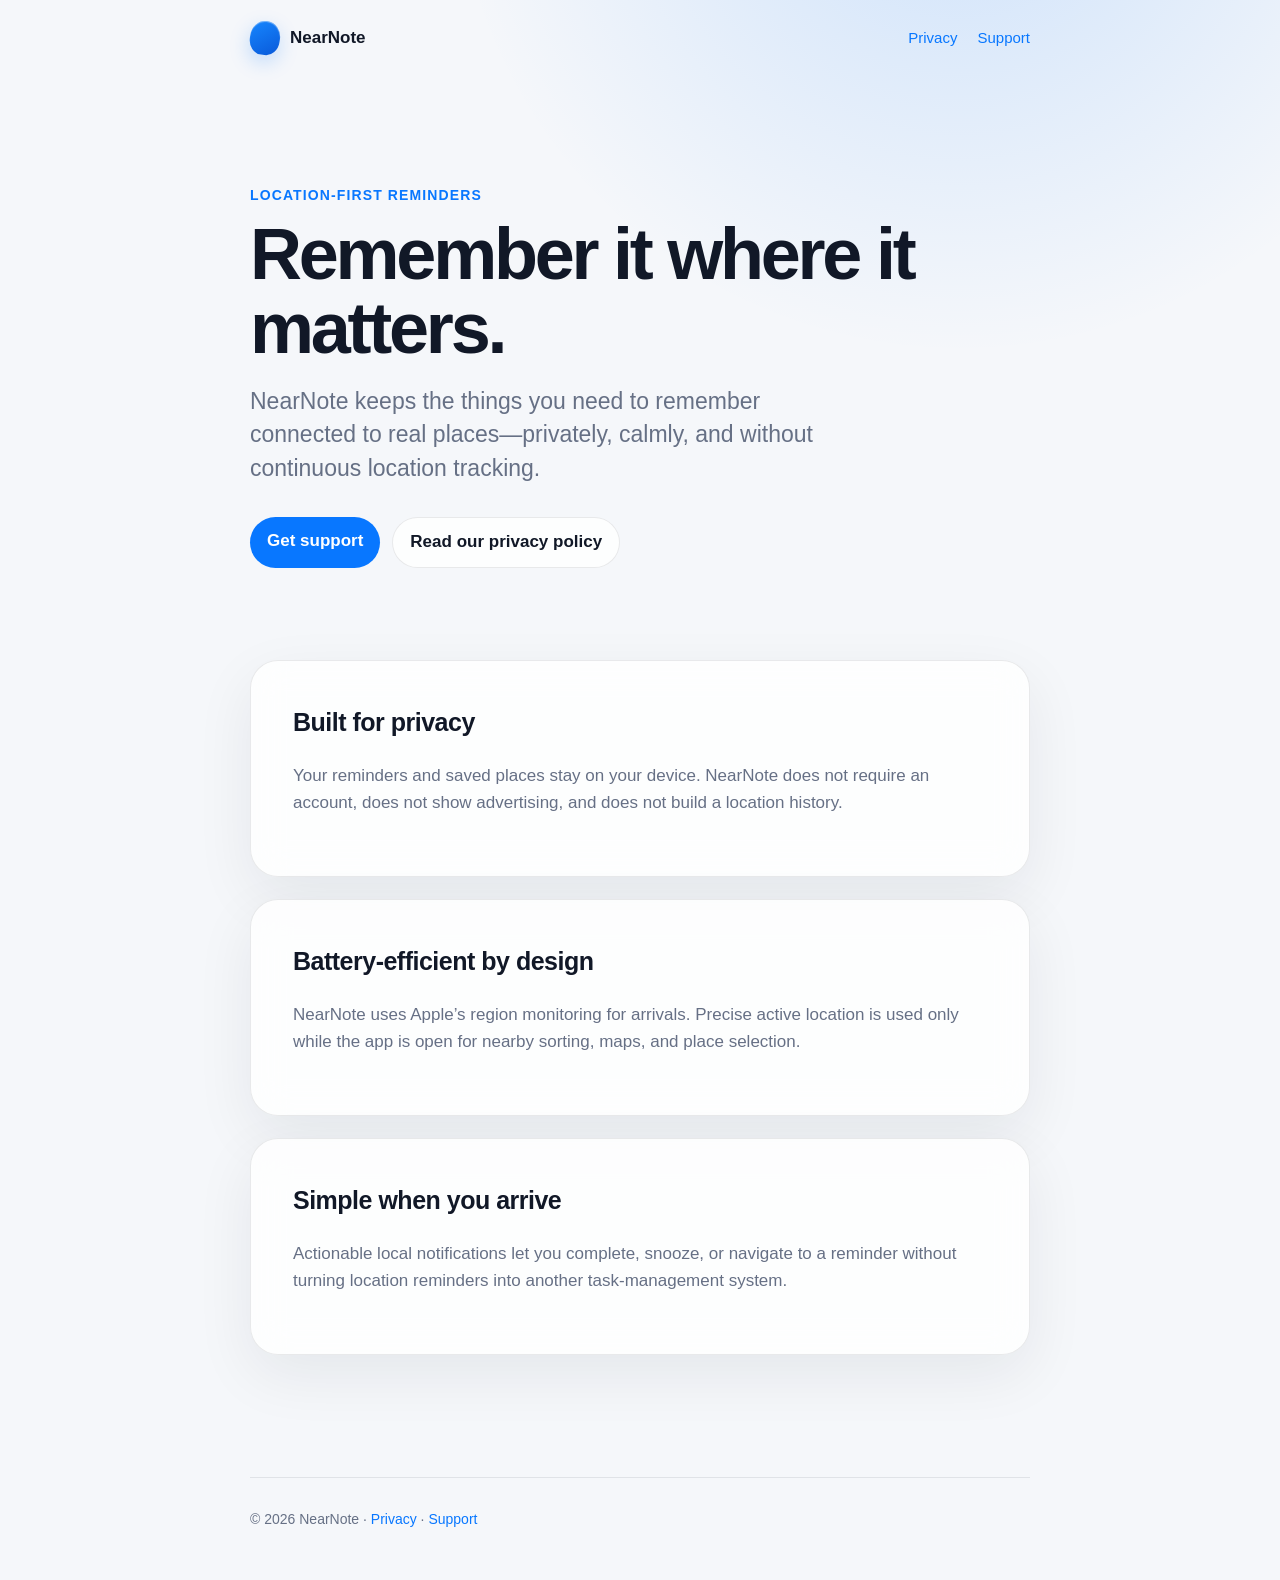
==== site/index.html @ f6806d6b "Prepare NearNote for App Store release" ====
<!doctype html>
<html lang="en">
<head>
  <meta charset="utf-8">
  <meta name="viewport" content="width=device-width, initial-scale=1">
  <meta name="description" content="NearNote is a private, location-first reminder app for iPhone.">
  <title>NearNote — Remember it where it matters</title>
  <link rel="stylesheet" href="styles.css">
</head>
<body>
  <div class="shell">
    <nav aria-label="Main navigation">
      <a class="brand" href="./"><span class="mark" aria-hidden="true"></span>NearNote</a>
      <div class="nav-links"><a href="privacy/">Privacy</a><a href="support/">Support</a></div>
    </nav>
    <main>
      <section class="hero">
        <div class="eyebrow">Location-first reminders</div>
        <h1>Remember it where it matters.</h1>
        <p class="lede">NearNote keeps the things you need to remember connected to real places—privately, calmly, and without continuous location tracking.</p>
        <div class="actions">
          <a class="button primary" href="support/">Get support</a>
          <a class="button secondary" href="privacy/">Read our privacy policy</a>
        </div>
      </section>
      <section class="card">
        <h2>Built for privacy</h2>
        <p>Your reminders and saved places stay on your device. NearNote does not require an account, does not show advertising, and does not build a location history.</p>
      </section>
      <section class="card">
        <h2>Battery-efficient by design</h2>
        <p>NearNote uses Apple’s region monitoring for arrivals. Precise active location is used only while the app is open for nearby sorting, maps, and place selection.</p>
      </section>
      <section class="card">
        <h2>Simple when you arrive</h2>
        <p>Actionable local notifications let you complete, snooze, or navigate to a reminder without turning location reminders into another task-management system.</p>
      </section>
    </main>
    <footer>© 2026 NearNote · <a href="privacy/">Privacy</a> · <a href="support/">Support</a></footer>
  </div>
</body>
</html>
---- site/styles.css ----
:root {
  color-scheme: light dark;
  --background: #f5f7fa;
  --surface: rgba(255, 255, 255, 0.82);
  --text: #111827;
  --secondary: #667085;
  --line: rgba(17, 24, 39, 0.09);
  --blue: #0877ff;
  --navy: #0a1830;
  font-family: -apple-system, BlinkMacSystemFont, "SF Pro Display", "Segoe UI", sans-serif;
}

* { box-sizing: border-box; }

body {
  margin: 0;
  color: var(--text);
  background:
    radial-gradient(circle at 75% -10%, rgba(8, 119, 255, 0.17), transparent 32rem),
    var(--background);
  font-size: 17px;
  line-height: 1.58;
  -webkit-font-smoothing: antialiased;
}

a { color: var(--blue); text-decoration: none; }
a:hover { text-decoration: underline; }

.shell { width: min(780px, calc(100% - 40px)); margin: 0 auto; }

nav {
  display: flex;
  align-items: center;
  justify-content: space-between;
  min-height: 76px;
}

.brand { display: inline-flex; align-items: center; gap: 10px; color: var(--text); font-weight: 700; }
.brand:hover { text-decoration: none; }
.mark {
  width: 30px;
  height: 34px;
  border-radius: 48% 48% 44% 44%;
  background: linear-gradient(145deg, #1787ff, #0959d9);
  box-shadow: inset 0 1px 1px rgba(255,255,255,.45), 0 7px 20px rgba(8,119,255,.22);
  transform: rotate(8deg);
}

.nav-links { display: flex; gap: 20px; font-size: 15px; }

main { padding: 80px 0 100px; }
.hero { padding: 28px 0 70px; }
.eyebrow { color: var(--blue); font-size: 14px; font-weight: 700; letter-spacing: .08em; text-transform: uppercase; }
h1 { max-width: 690px; margin: 12px 0 20px; font-size: clamp(44px, 9vw, 72px); line-height: 1.02; letter-spacing: -.045em; }
.lede { max-width: 620px; margin: 0; color: var(--secondary); font-size: clamp(19px, 3vw, 23px); line-height: 1.45; }

.actions { display: flex; flex-wrap: wrap; gap: 12px; margin-top: 32px; }
.button { display: inline-flex; padding: 11px 17px; border-radius: 999px; font-weight: 650; }
.button.primary { color: white; background: var(--blue); }
.button.secondary { color: var(--text); background: var(--surface); border: 1px solid var(--line); }
.button:hover { text-decoration: none; transform: translateY(-1px); }

.card {
  margin: 22px 0;
  padding: clamp(24px, 5vw, 42px);
  border: 1px solid var(--line);
  border-radius: 28px;
  background: var(--surface);
  box-shadow: 0 20px 60px rgba(10, 24, 48, 0.07);
  backdrop-filter: blur(18px);
}

.card h2 { margin-top: 0; font-size: 25px; letter-spacing: -.02em; }
h2 { margin-top: 48px; font-size: 28px; letter-spacing: -.025em; }
h3 { margin-top: 30px; font-size: 20px; }
p, li { color: var(--secondary); }
strong { color: var(--text); }
ul { padding-left: 22px; }

.document h1 { font-size: clamp(40px, 7vw, 58px); }
.document .updated { margin-bottom: 42px; color: var(--secondary); }

footer { padding: 30px 0 50px; border-top: 1px solid var(--line); color: var(--secondary); font-size: 14px; }

@media (prefers-color-scheme: dark) {
  :root { --background: #07101f; --surface: rgba(17, 29, 49, .82); --text: #f6f8fb; --secondary: #a6b0c1; --line: rgba(255,255,255,.09); }
  body { background: radial-gradient(circle at 75% -10%, rgba(8,119,255,.2), transparent 32rem), var(--background); }
}

@media (max-width: 520px) {
  .shell { width: min(100% - 28px, 780px); }
  nav { min-height: 64px; }
  .nav-links { gap: 12px; font-size: 14px; }
  main { padding-top: 48px; }
}
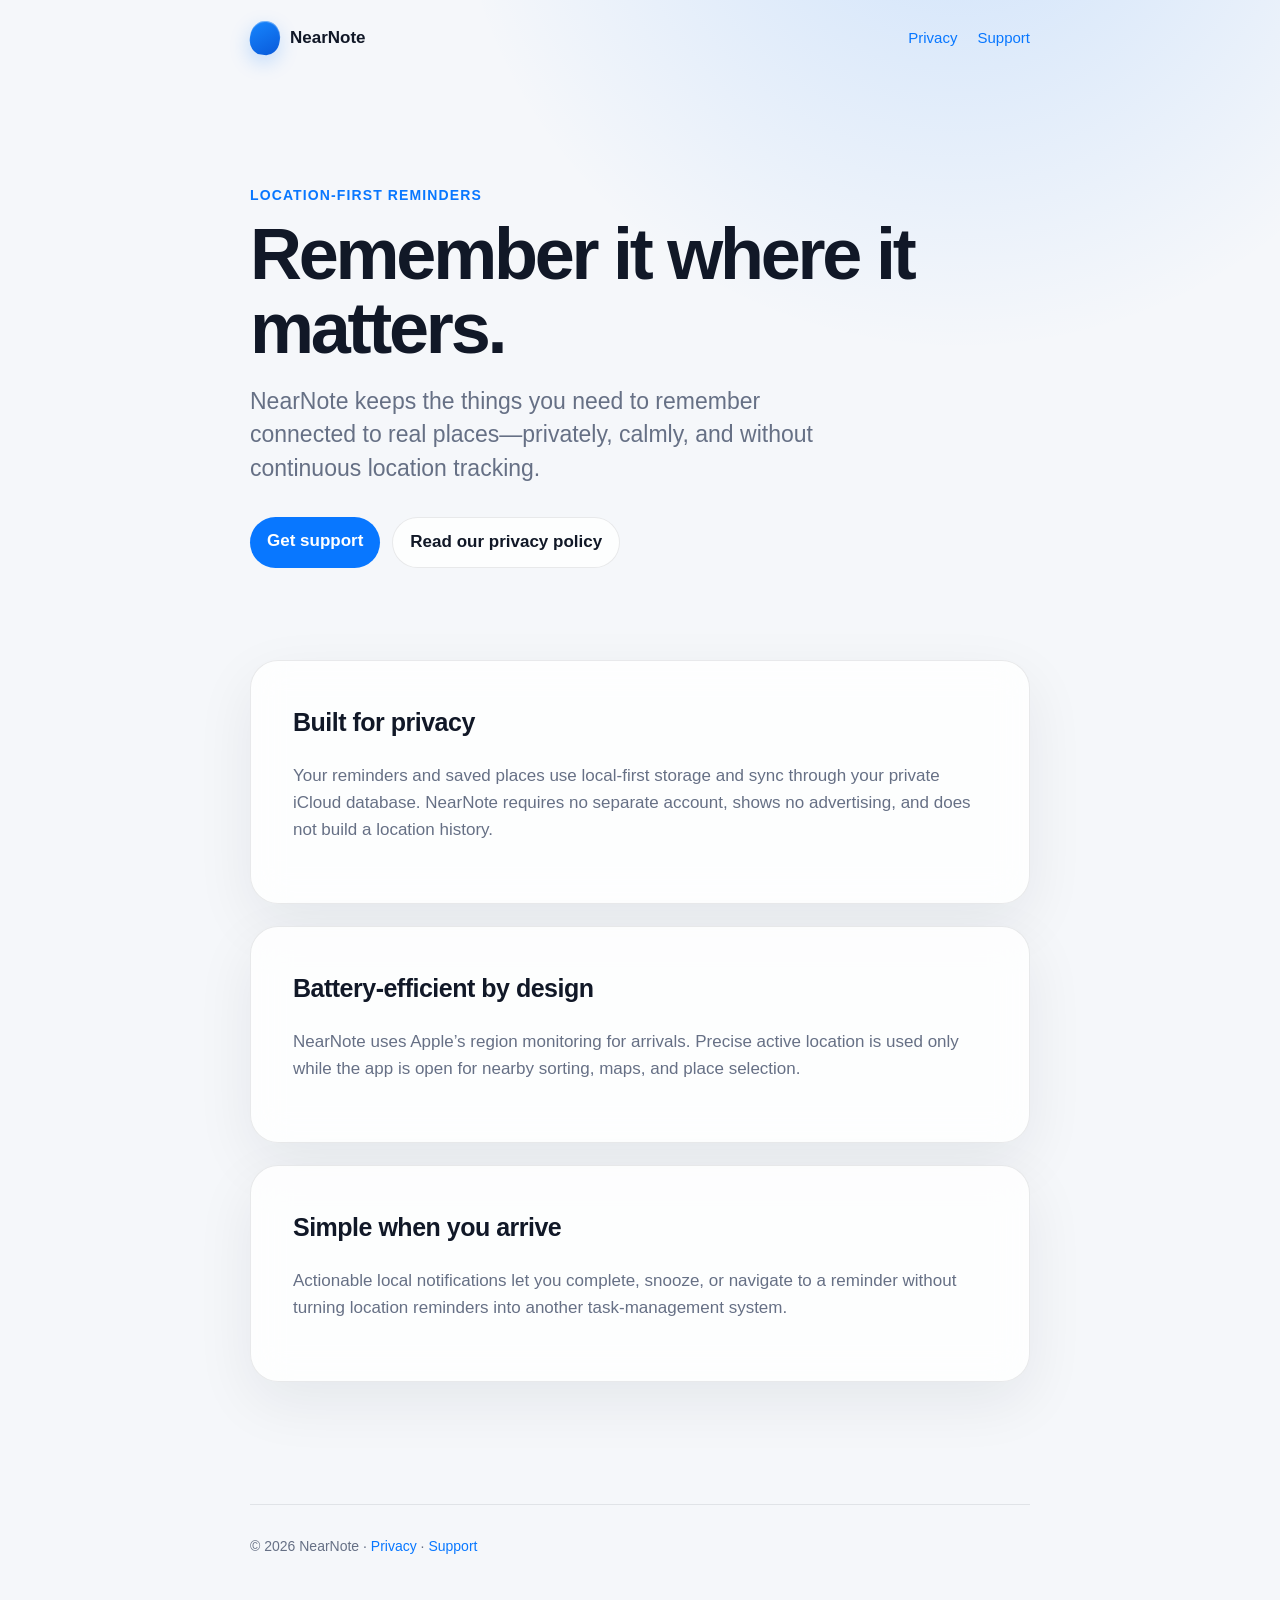
==== commit 27a931bf: "Document private CloudKit synchronization" ====
--- a/site/index.html
+++ b/site/index.html
@@ -25,7 +25,7 @@
       </section>
       <section class="card">
         <h2>Built for privacy</h2>
-        <p>Your reminders and saved places stay on your device. NearNote does not require an account, does not show advertising, and does not build a location history.</p>
+        <p>Your reminders and saved places use local-first storage and sync through your private iCloud database. NearNote requires no separate account, shows no advertising, and does not build a location history.</p>
       </section>
       <section class="card">
         <h2>Battery-efficient by design</h2>
@@ -40,4 +40,3 @@
   </div>
 </body>
 </html>
-
